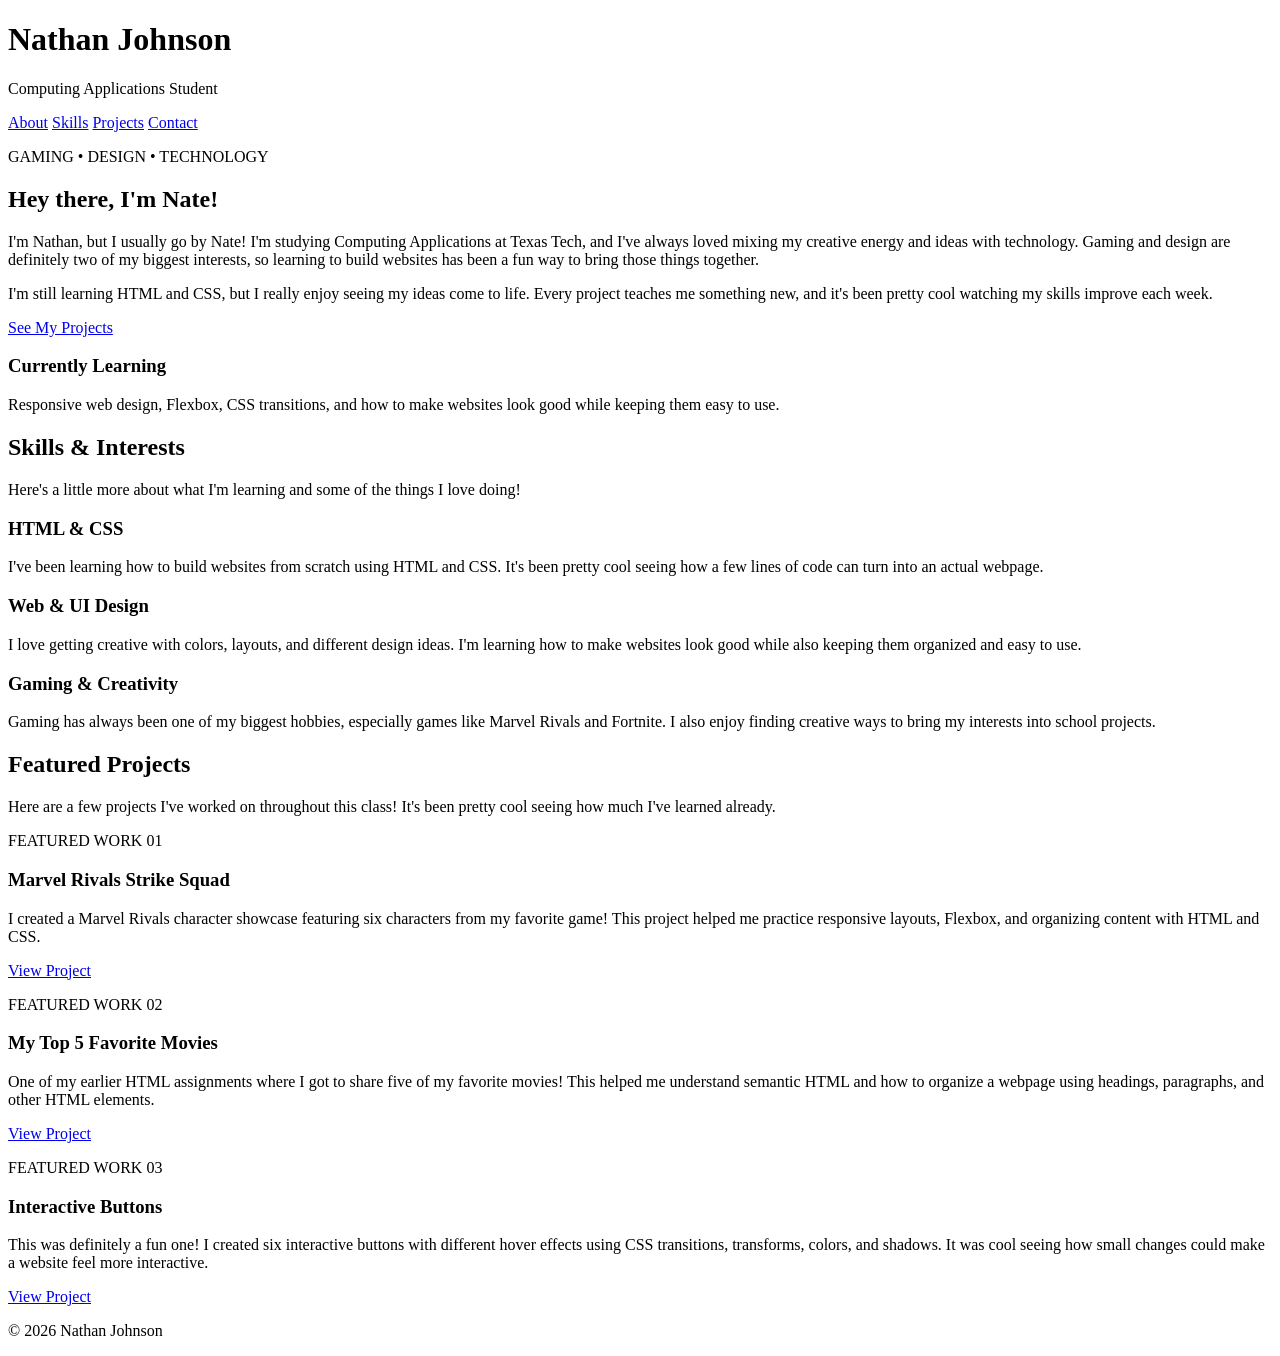
==== project-01/index.html @ 404f4748 "Build semantic HTML structure for Project 01 Created the personal landing page with semantic HTML, n" ====
<!DOCTYPE html>
<html lang="en">

<head>
    <meta charset="UTF-8">
    <meta name="viewport" content="width=device-width, initial-scale=1.0">
    <meta name="description" content="Nathan Johnson's personal web design portfolio.">
    <title>Nathan Johnson | Personal Portfolio</title>
    <link rel="stylesheet" href="style.css">
</head>

<body>

    <!-- Header and Navigation -->
    <header class="site-header">
        <div class="container header-inner">

            <div class="brand">
                <h1>Nathan Johnson</h1>
                <p>Computing Applications Student</p>
            </div>

            <nav aria-label="Main navigation">
                <a href="#about">About</a>
                <a href="#skills">Skills</a>
                <a href="#projects">Projects</a>
                <a href="#contact">Contact</a>
            </nav>

        </div>
    </header>

    <main>

        <!-- About Me -->
        <section id="about" class="hero container">

            <div class="hero-text">
                <p class="eyebrow">GAMING • DESIGN • TECHNOLOGY</p>

                <h2>Hey there, I'm Nate!</h2>

                <p>
                    I'm Nathan, but I usually go by Nate! I'm
                    studying Computing Applications at Texas Tech,
                    and I've always loved mixing my creative energy
                    and ideas with technology. Gaming and design
                    are definitely two of my biggest interests,
                    so learning to build websites has been a fun
                    way to bring those things together.
                </p>

                <p>
                    I'm still learning HTML and CSS, but I really
                    enjoy seeing my ideas come to life. Every
                    project teaches me something new, and it's
                    been pretty cool watching my skills improve
                    each week.
                </p>

                <a href="#projects" class="button">
                    See My Projects
                </a>
            </div>

            <div class="hero-note">
                <h3>Currently Learning</h3>

                <p>
                    Responsive web design, Flexbox, CSS transitions,
                    and how to make websites look good while
                    keeping them easy to use.
                </p>
            </div>

        </section>

        
        <!-- Skills and Interests -->
        <section id="skills" class="section section-alt">
            <div class="container">

                <h2>Skills & Interests</h2>

                <p class="section-intro">
                    Here's a little more about what I'm learning
                    and some of the things I love doing!
                </p>

                <div class="skills-list">

                    <article class="skill-card">
                        <h3>HTML & CSS</h3>
                        <p>
                            I've been learning how to build websites
                            from scratch using HTML and CSS. It's
                            been pretty cool seeing how a few lines
                            of code can turn into an actual webpage.
                        </p>
                    </article>

                    <article class="skill-card">
                        <h3>Web & UI Design</h3>
                        <p>
                            I love getting creative with colors,
                            layouts, and different design ideas.
                            I'm learning how to make websites
                            look good while also keeping them
                            organized and easy to use.
                        </p>
                    </article>

                    <article class="skill-card">
                        <h3>Gaming & Creativity</h3>
                        <p>
                            Gaming has always been one of my biggest
                            hobbies, especially games like Marvel
                            Rivals and Fortnite. I also enjoy
                            finding creative ways to bring my
                            interests into school projects.
                        </p>
                    </article>

                </div>
            </div>
        </section>

        
        <!-- Featured Projects -->
        <section id="projects" class="section">
            <div class="container">

                <h2>Featured Projects</h2>

                <p class="section-intro">
                    Here are a few projects I've worked on
                    throughout this class! It's been pretty
                    cool seeing how much I've learned already.
                </p>

                <div class="project-list">

                    <!-- Project Card 1 -->
                    <article class="project-card">
                        <p class="project-number">FEATURED WORK 01</p>

                        <h3>Marvel Rivals Strike Squad</h3>

                        <p>
                            I created a Marvel Rivals character
                            showcase featuring six characters
                            from my favorite game! This project
                            helped me practice responsive layouts,
                            Flexbox, and organizing content
                            with HTML and CSS.
                        </p>

                        <a href="../week-04-exercise-02/index.html"
                           class="project-link">
                            View Project
                        </a>
                    </article>

                    <!-- Project Card 2 -->
                    <article class="project-card">
                        <p class="project-number">FEATURED WORK 02</p>

                        <h3>My Top 5 Favorite Movies</h3>

                        <p>
                            One of my earlier HTML assignments
                            where I got to share five of my
                            favorite movies! This helped me
                            understand semantic HTML and how
                            to organize a webpage using headings,
                            paragraphs, and other HTML elements.
                        </p>

                        <a href="../assignment-01/index.html"
                           class="project-link">
                            View Project
                        </a>
                    </article>

                    <!-- Project Card 3 -->
                    <article class="project-card">
                        <p class="project-number">FEATURED WORK 03</p>

                        <h3>Interactive Buttons</h3>

                        <p>
                            This was definitely a fun one!
                            I created six interactive buttons
                            with different hover effects using
                            CSS transitions, transforms, colors,
                            and shadows. It was cool seeing
                            how small changes could make a
                            website feel more interactive.
                        </p>

                        <a href="../week-05-exercise-01/index.html"
                           class="project-link">
                            View Project
                        </a>
                    </article>

                </div>
            </div>
        </section>


    </main>

    <!-- Footer -->
    <footer id="contact" class="site-footer">
        <div class="container">
            <p>&copy; 2026 Nathan Johnson</p>
        </div>
    </footer>

</body>
</html>
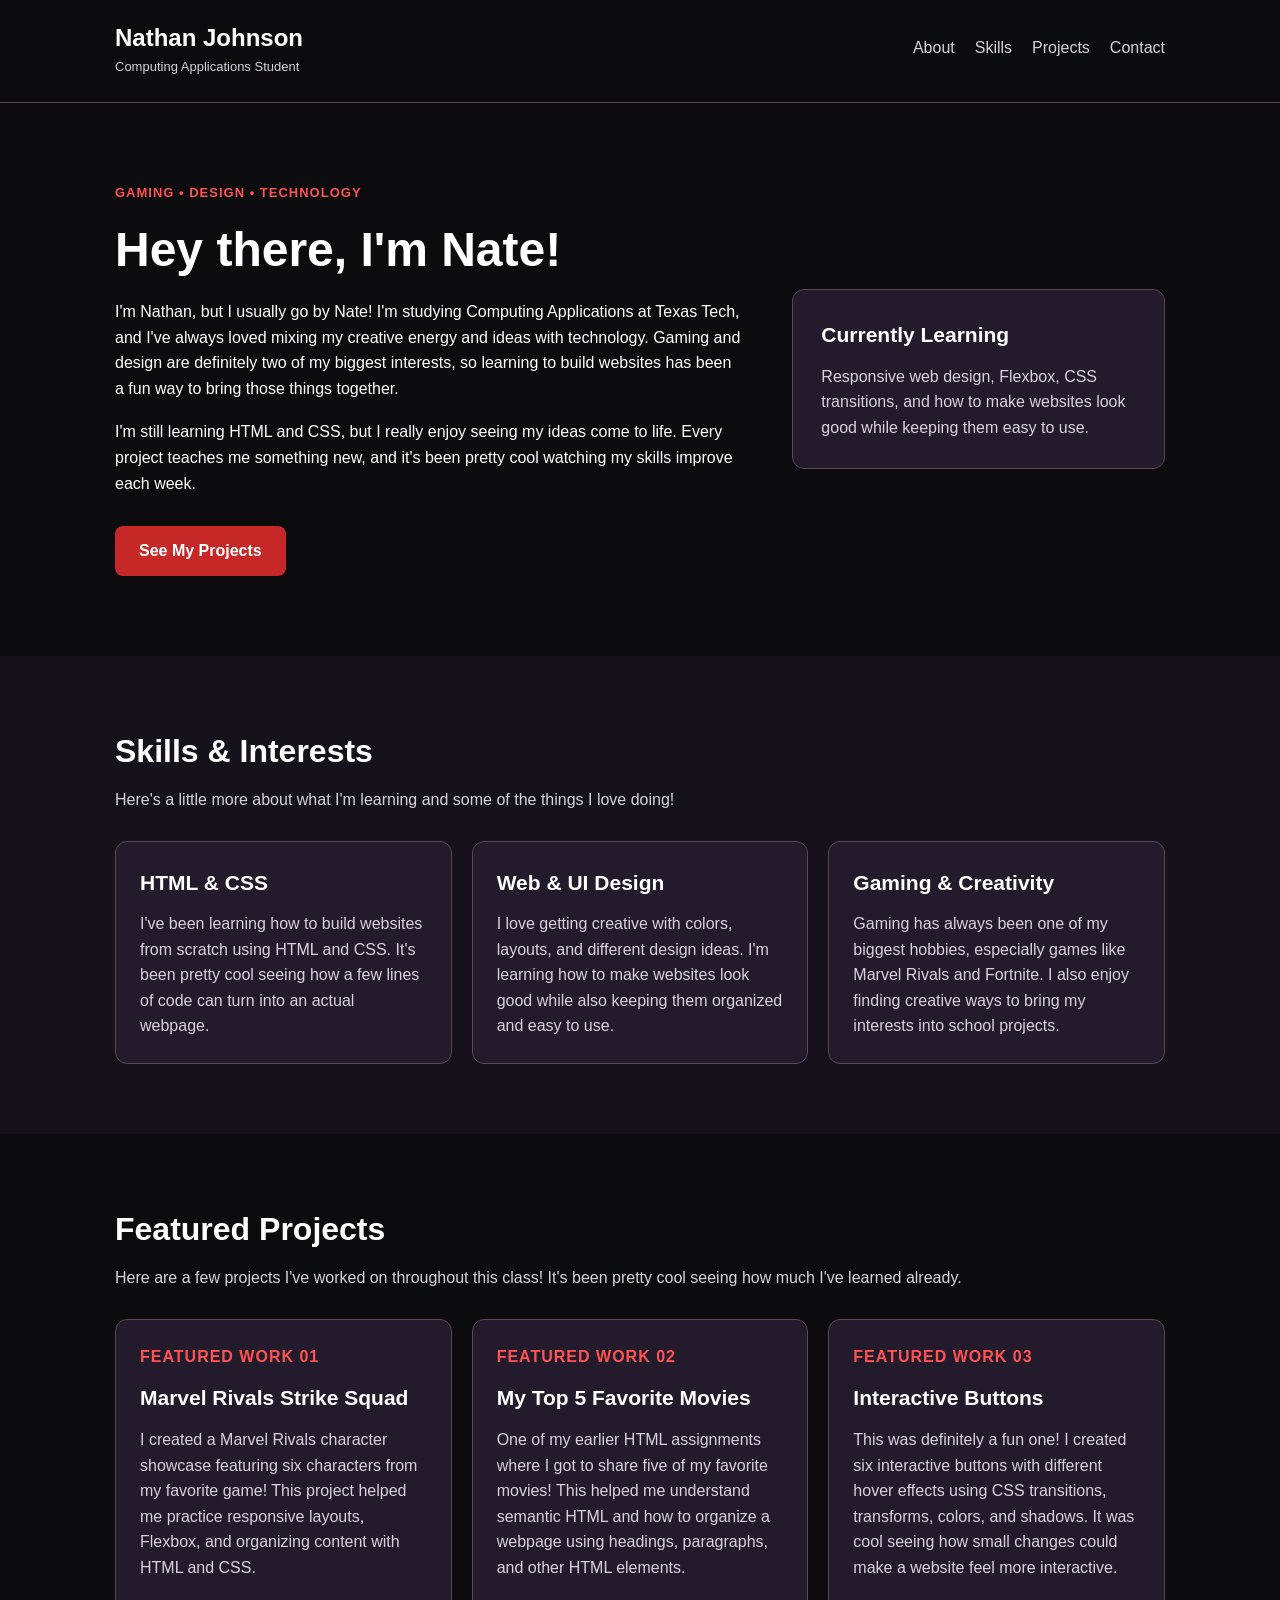
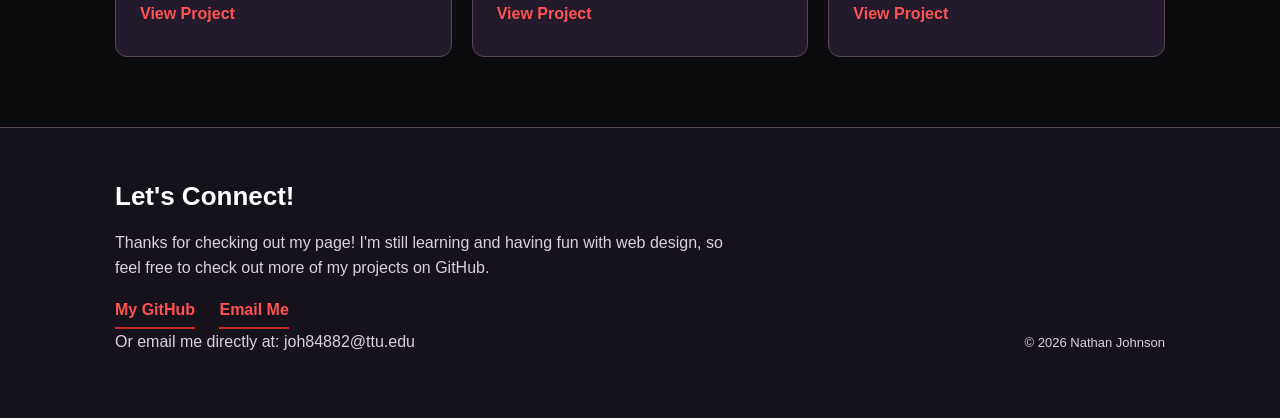
==== commit 71433741: "Finalize Project 01 portfolio design and contact section Completed responsive portfolio styling, int" ====
--- a/project-01/index.html
+++ b/project-01/index.html
@@ -211,12 +211,40 @@
 
     </main>
 
-    <!-- Footer -->
+    
+    <!-- Contact and Footer -->
     <footer id="contact" class="site-footer">
-        <div class="container">
-            <p>&copy; 2026 Nathan Johnson</p>
+        <div class="container footer-inner">
+
+            <div class="footer-content">
+                <h2>Let's Connect!</h2>
+
+                <p>
+                    Thanks for checking out my page!
+                    I'm still learning and having fun with
+                    web design, so feel free to check out
+                    more of my projects on GitHub.
+                </p>
+
+                <a href="https://github.com/natekayne"
+                   target="_blank"
+                   rel="noopener noreferrer">
+                    My GitHub
+                </a>
+
+               
+                <a href="mailto:joh84882@ttu.edu">
+                    Email Me
+                </a>
+
+                <p class="contact-email">
+                    Or email me directly at: joh84882@ttu.edu
+                </p>
+            </div>
+
+            <p class="copyright">
+                &copy; 2026 Nathan Johnson
+            </p>
+
         </div>
-    </footer>
-
-</body>
-</html>+    </footer>
--- a/project-01/style.css
+++ b/project-01/style.css
@@ -0,0 +1,583 @@
+
+/* ==================================
+   Project 01: Personal Landing Page
+   Nathan Johnson
+   CMPA 3304 - Web Design
+   ================================== */
+
+/* My Color Palette */
+:root {
+    --background: #0C0C0F;
+    --section-background: #16121C;
+    --card-background: #231B2B;
+    --card-hover: #4B2D63;
+
+    --accent: #C62828;
+    --accent-hover: #991B1B;
+    --accent-light: #FF5252;
+
+    --text: #FFFFFF;
+    --muted: #D9D2DD;
+    --border: #594752;
+}
+
+/* Reset Default Browser Spacing */
+* {
+    margin: 0;
+    padding: 0;
+    box-sizing: border-box;
+}
+
+/* Smooth Scrolling */
+html {
+    scroll-behavior: smooth;
+}
+
+/* Main Page Styling */
+body {
+    background-color: var(--background);
+    color: var(--text);
+    font-family: "Trebuchet MS", Arial, sans-serif;
+    font-size: 16px;
+    line-height: 1.6;
+
+    min-height: 100vh;
+    display: flex;
+    flex-direction: column;
+}
+
+/* Keeps the Main Content Flexible */
+main {
+    flex: 1;
+}
+
+/* Centers Our Content */
+.container {
+    width: 90%;
+    max-width: 1050px;
+    margin: 0 auto;
+}
+
+/* Basic Link Colors */
+a {
+    color: var(--accent-light);
+}
+
+/* ==================================
+   Header and Navigation
+   ================================== */
+
+/* Header Border */
+.site-header {
+    border-bottom: 1px solid var(--border);
+}
+
+/* Flexbox Header Layout */
+.header-inner {
+    display: flex;
+    justify-content: space-between;
+    align-items: center;
+    flex-wrap: wrap;
+    gap: 24px;
+    padding: 24px 0;
+}
+
+/* My Name */
+.brand h1 {
+    font-size: 24px;
+    line-height: 1.2;
+    color: var(--text);
+}
+
+/* Student Subtitle */
+.brand p {
+    color: var(--muted);
+    font-size: 13px;
+    margin-top: 4px;
+}
+
+/* Navigation Layout */
+nav {
+    display: flex;
+    flex-wrap: wrap;
+    gap: 20px;
+}
+
+/* Navigation Links */
+nav a {
+    color: var(--muted);
+    text-decoration: none;
+    font-size: 16px;
+    padding-bottom: 4px;
+    border-bottom: 2px solid transparent;
+
+    transition: color 0.3s ease,
+                border-color 0.3s ease;
+}
+
+/* Navigation Hover Effect */
+nav a:hover {
+    color: var(--text);
+    border-bottom-color: var(--accent);
+}
+
+
+/* ==================================
+   About Me Section
+   ================================== */
+
+/* Flexbox Layout for About Me */
+.hero {
+    display: flex;
+    justify-content: space-between;
+    align-items: center;
+    gap: 48px;
+    padding-top: 80px;
+    padding-bottom: 80px;
+}
+
+/* Main Introduction */
+.hero-text {
+    flex: 2;
+    min-width: 0;
+}
+
+/* Small Text Above the Heading */
+.eyebrow {
+    color: var(--accent-light);
+    font-size: 13px;
+    font-weight: bold;
+    letter-spacing: 1px;
+}
+
+/* Main Introduction Heading */
+.hero h2 {
+    color: var(--text);
+    font-size: 48px;
+    line-height: 1.2;
+    margin: 12px 0 20px;
+}
+
+/* Introduction Paragraphs */
+.hero-text p {
+    margin-bottom: 18px;
+}
+
+/* Currently Learning Card */
+.hero-note {
+    flex: 1;
+    min-width: 0;
+    background-color: var(--card-background);
+    border: 1px solid var(--border);
+    border-radius: 12px;
+    padding: 28px;
+}
+
+/* Card Heading */
+.hero-note h3 {
+    color: var(--text);
+    font-size: 21px;
+    margin-bottom: 12px;
+}
+
+/* Card Paragraph */
+.hero-note p {
+    color: var(--muted);
+}
+
+/* See My Projects Button */
+.button {
+    display: inline-block;
+    background-color: var(--accent);
+    color: var(--text);
+    text-decoration: none;
+    font-weight: bold;
+
+    padding: 12px 24px;
+    margin-top: 12px;
+    border-radius: 8px;
+
+    transition: background-color 0.3s ease,
+                transform 0.3s ease,
+                box-shadow 0.3s ease;
+}
+
+/* Button Hover Effect */
+.button:hover {
+    background-color: var(--accent-hover);
+    transform: translateY(-4px);
+    box-shadow: 0 8px 18px rgba(0, 0, 0, 0.4);
+}
+
+
+/* ==================================
+   General Section Styling
+   ================================== */
+
+/* Spacing for Main Sections */
+.section {
+    padding: 70px 0;
+}
+
+/* Alternate Section Background */
+.section-alt {
+    background-color: var(--section-background);
+}
+
+/* Section Headings */
+.section h2 {
+    color: var(--text);
+    font-size: 32px;
+    margin-bottom: 10px;
+}
+
+/* Small Introduction Under Headings */
+.section-intro {
+    color: var(--muted);
+    font-size: 16px;
+    margin-bottom: 28px;
+}
+
+/* ==================================
+   Skills and Interests
+   ================================== */
+
+/* Flexbox Layout for Skill Cards */
+.skills-list {
+    display: flex;
+    flex-wrap: wrap;
+    gap: 20px;
+}
+
+/* Individual Skill Cards */
+.skill-card {
+    flex: 1 1 230px;
+    background-color: var(--card-background);
+    border: 1px solid var(--border);
+    border-radius: 12px;
+    padding: 24px;
+
+    transition: background-color 0.3s ease,
+                border-color 0.3s ease,
+                transform 0.3s ease;
+}
+
+/* Skill Card Headings */
+.skill-card h3 {
+    color: var(--text);
+    font-size: 21px;
+    margin-bottom: 12px;
+}
+
+/* Skill Card Paragraphs */
+.skill-card p {
+    color: var(--muted);
+    font-size: 16px;
+}
+
+/* Interactive Hover Effect */
+.skill-card:hover {
+    background-color: var(--card-hover);
+    border-color: var(--accent);
+    transform: translateY(-4px);
+}
+
+
+/* ==================================
+   Featured Projects
+   ================================== */
+
+/* Flexbox Layout for Projects */
+.project-list {
+    display: flex;
+    flex-wrap: wrap;
+    gap: 20px;
+}
+
+/* Individual Project Cards */
+.project-card {
+    flex: 1 1 250px;
+    background-color: var(--card-background);
+    border: 1px solid var(--border);
+    border-radius: 12px;
+    padding: 24px;
+
+    /* Keeps each card's link near the bottom */
+    display: flex;
+    flex-direction: column;
+
+    transition: transform 0.3s ease,
+                border-color 0.3s ease,
+                box-shadow 0.3s ease;
+}
+
+/* Featured Work Labels */
+.project-number {
+    color: var(--accent-light);
+    font-size: 13px;
+    font-weight: bold;
+    letter-spacing: 1px;
+    margin-bottom: 12px;
+}
+
+/* Project Titles */
+.project-card h3 {
+    color: var(--text);
+    font-size: 21px;
+    margin-bottom: 12px;
+}
+
+/* Project Descriptions */
+.project-card p {
+    color: var(--muted);
+    font-size: 16px;
+}
+
+/* Keep Featured Work Labels Red */
+.project-card .project-number {
+    color: var(--accent-light);
+}
+
+/* View Project Links */
+.project-link {
+    display: inline-block;
+    align-self: flex-start;
+    color: var(--accent-light);
+    font-weight: bold;
+    text-decoration: none;
+
+    margin-top: auto;
+    padding-top: 20px;
+    padding-bottom: 4px;
+
+    border-bottom: 2px solid transparent;
+
+    transition: color 0.3s ease,
+                border-color 0.3s ease,
+                letter-spacing 0.3s ease;
+}
+
+/* Interactive Project Card Hover */
+.project-card:hover {
+    transform: translateY(-5px);
+    border-color: var(--accent);
+    box-shadow: 0 10px 20px rgba(0, 0, 0, 0.4);
+}
+
+/* Interactive Project Link Hover */
+.project-link:hover {
+    color: var(--text);
+    border-bottom-color: var(--accent);
+    letter-spacing: 0.5px;
+}
+
+
+/* ==================================
+   Contact and Footer
+   ================================== */
+
+/* Main Footer Background */
+.site-footer {
+    background-color: var(--section-background);
+    border-top: 1px solid var(--border);
+    padding: 48px 0;
+}
+
+/* Flexbox Footer Layout */
+.footer-inner {
+    display: flex;
+    justify-content: space-between;
+    align-items: flex-end;
+    gap: 32px;
+}
+
+/* Contact Content */
+.footer-content {
+    max-width: 620px;
+}
+
+/* Contact Heading */
+.site-footer h2 {
+    color: var(--text);
+    font-size: 26px;
+    margin-bottom: 12px;
+}
+
+/* Footer Paragraphs */
+.site-footer p {
+    color: var(--muted);
+    margin-bottom: 16px;
+}
+
+/* GitHub and Email Links */
+.site-footer a {
+    display: inline-block;
+    color: var(--accent-light);
+    font-weight: bold;
+    text-decoration: none;
+
+    margin-right: 20px;
+    padding-bottom: 4px;
+    border-bottom: 2px solid var(--accent);
+
+    transition: color 0.3s ease,
+                border-color 0.3s ease;
+}
+
+/* Footer Link Hover Effects */
+.site-footer a:hover {
+    color: var(--text);
+    border-bottom-color: var(--accent-light);
+}
+
+/* Copyright */
+.copyright {
+    color: var(--muted);
+    font-size: 13px;
+    white-space: nowrap;
+}
+
+
+/* ==================================
+   Responsive Design
+   ================================== */
+
+/* Tablets and Smaller Screens */
+@media (max-width: 760px) {
+
+    /* Stack Header and Navigation */
+    .header-inner {
+        flex-direction: column;
+        align-items: flex-start;
+        gap: 18px;
+    }
+
+    /* Give Navigation Room to Wrap */
+    nav {
+        width: 100%;
+        gap: 16px;
+    }
+
+    /* Stack About Me and Currently Learning */
+    .hero {
+        flex-direction: column;
+        align-items: stretch;
+        gap: 28px;
+        padding-top: 50px;
+        padding-bottom: 50px;
+    }
+
+    /* Make Heading Fit Smaller Screens */
+    .hero h2 {
+        font-size: 36px;
+    }
+
+    /* Keep Currently Learning Card Full Width */
+    .hero-note {
+        width: 100%;
+    }
+
+    /* Stack Skills Cards */
+    .skill-card {
+        flex: 1 1 100%;
+    }
+
+    /* Stack Featured Project Cards */
+    .project-card {
+        flex: 1 1 100%;
+    }
+
+    /* Reduce Section Spacing */
+    .section {
+        padding: 50px 0;
+    }
+
+    /* Stack Contact and Copyright */
+    .footer-inner {
+        flex-direction: column;
+        align-items: flex-start;
+        gap: 24px;
+    }
+
+    /* Allow Copyright Text to Wrap */
+    .copyright {
+        white-space: normal;
+    }
+}
+
+/* Extra Small Phone Screens */
+@media (max-width: 420px) {
+
+    /* Smaller Navigation Spacing */
+    nav {
+        gap: 12px;
+    }
+
+    nav a {
+        font-size: 14px;
+    }
+
+    /* Smaller Main Heading */
+    .hero h2 {
+        font-size: 30px;
+    }
+
+    /* Smaller Section Headings */
+    .section h2 {
+        font-size: 28px;
+    }
+
+    /* Slightly Smaller Card Padding */
+    .skill-card,
+    .project-card {
+        padding: 20px;
+    }
+
+    /* Keep Footer Links Organized */
+    .site-footer a {
+        margin-right: 12px;
+    }
+}
+
+
+/* ==================================
+   Extra 1: Keyboard Accessibility
+   ================================== */
+
+/* Makes links easier to see when using Tab */
+a:focus-visible {
+    outline: 3px solid var(--accent-light);
+    outline-offset: 4px;
+    border-radius: 4px;
+}
+
+
+/* ==================================
+   Extra 2: Reduced Motion
+   ================================== */
+
+/* Respects the user's reduced-motion setting */
+@media (prefers-reduced-motion: reduce) {
+
+    /* Disable smooth scrolling */
+    html {
+        scroll-behavior: auto;
+    }
+
+    /* Remove animated transitions */
+    nav a,
+    .button,
+    .skill-card,
+    .project-card,
+    .project-link,
+    .site-footer a {
+        transition: none;
+    }
+
+    /* Remove movement on hover */
+    .button:hover,
+    .skill-card:hover,
+    .project-card:hover {
+        transform: none;
+    }
+}
